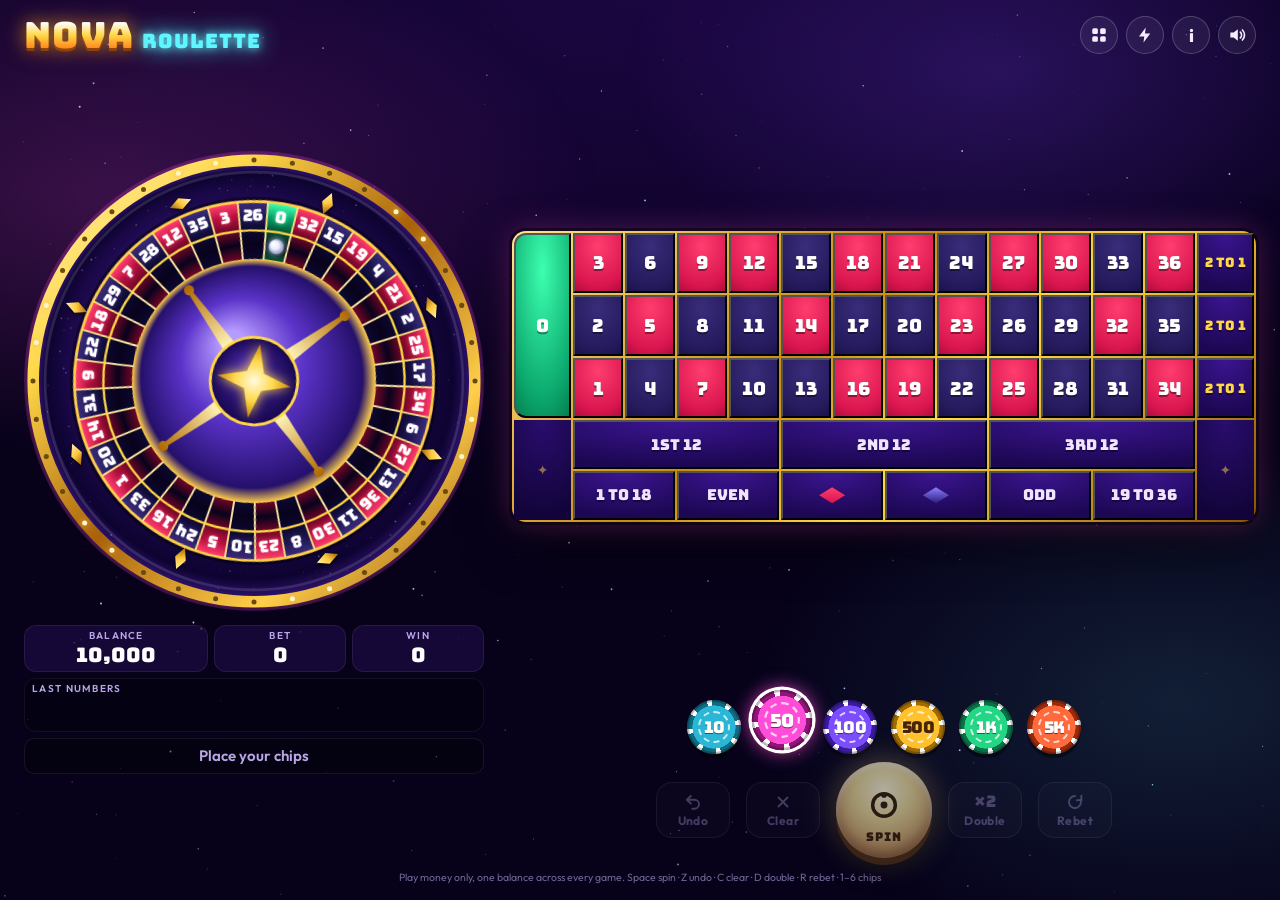
==== roulette/index.html @ 55f27f51 "Add Nova Roulette and a shared games lobby A European single-zero roulette page in roulette/ with a " ====
<!doctype html>
<html lang="en">
<head>
  <meta charset="utf-8">
  <meta name="viewport" content="width=device-width, initial-scale=1, viewport-fit=cover, user-scalable=no">
  <meta name="theme-color" content="#0b0420">
  <title>Nova Roulette</title>
  <meta name="description" content="A free play-money roulette wheel that runs entirely in your browser.">
  <link rel="icon" href="data:image/svg+xml,%3Csvg xmlns='http://www.w3.org/2000/svg' viewBox='0 0 100 100'%3E%3Ccircle cx='50' cy='50' r='44' fill='%23ffd84a'/%3E%3Ccircle cx='50' cy='50' r='34' fill='%23b5103f'/%3E%3Ccircle cx='50' cy='50' r='14' fill='%23ffd84a'/%3E%3Ccircle cx='72' cy='28' r='8' fill='%23fff'/%3E%3C/svg%3E">
  <link rel="preconnect" href="https://fonts.googleapis.com">
  <link rel="preconnect" href="https://fonts.gstatic.com" crossorigin>
  <link href="https://fonts.googleapis.com/css2?family=Bungee&family=Outfit:wght@400;600;800&display=swap" rel="stylesheet">
  <link rel="stylesheet" href="roulette.css">
</head>
<body>
  <canvas id="stars" aria-hidden="true"></canvas>
  <div class="nebula" aria-hidden="true"></div>

  <main id="app">
    <header class="top">
      <h1 class="logo" aria-label="Nova Roulette"><span>NOVA</span><em>ROULETTE</em></h1>
      <div class="top-buttons">
        <span data-games-nav></span>
        <button id="btn-turbo" class="icon-btn" aria-pressed="false" aria-label="Turbo" title="Turbo (T)">
          <svg viewBox="0 0 24 24" width="18" height="18"><path d="M13 2 4 14h7l-1 8 9-12h-7z" fill="currentColor"/></svg>
        </button>
        <button id="btn-info" class="icon-btn" aria-label="How to play">i</button>
        <button id="btn-sound" class="icon-btn" aria-label="Toggle sound" aria-pressed="true">
          <svg viewBox="0 0 24 24" width="20" height="20"><path class="spk" d="M4 9h4l5-4v14l-5-4H4z" fill="currentColor"/><path class="waves" d="M16 8.5a5 5 0 0 1 0 7M18.5 6a8.5 8.5 0 0 1 0 12" stroke="currentColor" stroke-width="2" fill="none" stroke-linecap="round"/><path class="mute" d="M16 9l6 6M22 9l-6 6" stroke="currentColor" stroke-width="2" stroke-linecap="round"/></svg>
        </button>
      </div>
    </header>

    <section class="stage">
      <div class="wheel-dock" id="wheel-dock">
        <div class="wheel-wrap" id="wheel-wrap">
          <canvas id="wheel" aria-label="Roulette wheel" role="img"></canvas>
        </div>
      </div>
      <div class="side">
        <div class="meters">
          <div class="meter"><label>Balance</label><output id="balance">0</output></div>
          <div class="meter"><label>Bet</label><output id="staked">0</output></div>
          <div class="meter"><label>Win</label><output id="win">0</output></div>
        </div>
        <div class="history-box">
          <label>Last numbers</label>
          <ol class="history" id="history" aria-live="polite"></ol>
        </div>
        <div class="msgbar" aria-live="polite"><span id="msg">Place your chips</span></div>
      </div>
    </section>

    <section class="table-area" id="table-area">
      <div class="felt" id="felt" role="group" aria-label="Betting table"></div>
    </section>

    <section class="controls">
      <div class="chips" id="chips" role="radiogroup" aria-label="Chip value"></div>
      <div class="action-row">
        <button id="btn-undo" class="pill-btn" title="Undo (Z)">
          <svg viewBox="0 0 24 24" width="18" height="18"><path d="M9 14 4 9l5-5" fill="none" stroke="currentColor" stroke-width="2.5" stroke-linecap="round" stroke-linejoin="round"/><path d="M4 9h10a6 6 0 0 1 0 12h-3" fill="none" stroke="currentColor" stroke-width="2.5" stroke-linecap="round"/></svg><span>Undo</span>
        </button>
        <button id="btn-clear" class="pill-btn" title="Clear (C)">
          <svg viewBox="0 0 24 24" width="18" height="18"><path d="M6 6l12 12M18 6 6 18" stroke="currentColor" stroke-width="2.5" stroke-linecap="round"/></svg><span>Clear</span>
        </button>
        <button id="btn-spin" class="spin-btn" aria-label="Spin (Space)">
          <span class="spin-ring"></span>
          <svg class="spin-icon" viewBox="0 0 24 24"><circle cx="12" cy="12" r="8.5" fill="none" stroke="currentColor" stroke-width="2.6"/><circle cx="12" cy="12" r="2.6" fill="currentColor"/><circle cx="12" cy="4.6" r="2" fill="currentColor"/></svg>
          <span class="spin-label">SPIN</span>
        </button>
        <button id="btn-double" class="pill-btn" title="Double (D)">
          <span class="x2">×2</span><span>Double</span>
        </button>
        <button id="btn-rebet" class="pill-btn" title="Rebet (R)">
          <svg viewBox="0 0 24 24" width="18" height="18"><path d="M12 4a8 8 0 1 0 7.4 5" fill="none" stroke="currentColor" stroke-width="2.5" stroke-linecap="round"/><path d="M20.5 3.5v6h-6" fill="none" stroke="currentColor" stroke-width="2.5" stroke-linecap="round" stroke-linejoin="round"/></svg><span>Rebet</span>
        </button>
      </div>
    </section>

    <p class="fineprint">Play money only, one balance across every game. <span class="keys">Space spin · Z undo · C clear · D double · R rebet · 1–6 chips</span></p>
  </main>

  <div class="wheel-backdrop" id="wheel-backdrop" aria-hidden="true"></div>
  <canvas id="fx" aria-hidden="true"></canvas>
  <div class="flyers" id="flyers" aria-hidden="true"></div>

  <div class="overlay bigwin" id="bigwin" hidden>
    <div class="burst" aria-hidden="true"></div>
    <div class="bigwin-title" id="bigwin-title">BIG WIN</div>
    <div class="bigwin-num" id="bigwin-num"></div>
    <div class="bigwin-amount" id="bigwin-amount">0</div>
    <div class="bigwin-hint">tap to collect</div>
  </div>

  <div class="overlay broke" id="broke" hidden>
    <div class="card">
      <h2>Out of stardust</h2>
      <p>Your balance is too low for a chip. Here's a fresh stack on the house. It's all play money anyway.</p>
      <button id="btn-refill" class="cta">Refill 10,000</button>
    </div>
  </div>

  <dialog id="help">
    <form method="dialog" class="card">
      <h2>How to play</h2>
      <p class="pt-note">Pick a chip, tap the table to place it, then spin. Tap a spot again to stack more. The ball lands on one of 37 numbers, 0 to 36.</p>
      <table class="pays">
        <thead><tr><th>Bet</th><th>Covers</th><th>Pays</th></tr></thead>
        <tbody>
          <tr><td>Straight up</td><td>One number</td><td><b>35 to 1</b></td></tr>
          <tr><td>Dozen</td><td>1–12, 13–24 or 25–36</td><td><b>2 to 1</b></td></tr>
          <tr><td>Column</td><td>12 numbers in a row of the table</td><td><b>2 to 1</b></td></tr>
          <tr><td>Red or Black</td><td>18 numbers</td><td><b>1 to 1</b></td></tr>
          <tr><td>Odd or Even</td><td>18 numbers</td><td><b>1 to 1</b></td></tr>
          <tr><td>1–18 or 19–36</td><td>18 numbers</td><td><b>1 to 1</b></td></tr>
        </tbody>
      </table>
      <p class="pt-note">Zero is green and loses every outside bet. Your stake comes back on top of the payout. Hover an outside bet to see the numbers it covers.</p>
      <p class="pt-note">Single zero: every bet returns about 97.3% over the long run. Turbo (the lightning button) makes the ball roll faster. Every spin is drawn with your browser's secure random generator before the ball leaves the hand, and each spin is independent.</p>
      <button class="cta" value="close">Close</button>
    </form>
  </dialog>

  <script src="../js/nav.js" defer></script>
  <script type="module" src="main.js"></script>
</body>
</html>
---- roulette/roulette.css ----
:root {
  --bg0: #07021a;
  --bg1: #1a0640;
  --pink: #ff4dd8;
  --cyan: #5ff6ff;
  --gold: #ffd84a;
  --text: #f4ecff;
  --muted: #b9a6e6;
  --panel: rgba(28, 10, 66, 0.72);
  --red: #d8154e;
  --red-hi: #ff3d6e;
  --black: #241a5c;
  --black-hi: #3a2c7a;
  --green: #0aa56b;
  --green-hi: #3dffb0;
  --display: 'Bungee', 'Arial Black', Impact, sans-serif;
  --ui: 'Outfit', system-ui, -apple-system, 'Segoe UI', sans-serif;
  --wheel: 150px;
  --chip: 26px;
}

* { box-sizing: border-box; }
html, body { height: 100%; }
body {
  margin: 0;
  background: radial-gradient(120% 80% at 50% 0%, var(--bg1), var(--bg0) 70%);
  background-color: var(--bg0);
  color: var(--text);
  font-family: var(--ui);
  overflow: hidden;
  -webkit-tap-highlight-color: transparent;
  user-select: none;
  -webkit-user-select: none;
  touch-action: manipulation;
}
button { font-family: inherit; }

#stars, #fx { position: fixed; inset: 0; pointer-events: none; }
#stars { z-index: 0; }
#fx { z-index: 60; }
.flyers { position: fixed; inset: 0; pointer-events: none; z-index: 55; }

.nebula {
  position: fixed; inset: -20%; z-index: 0; pointer-events: none;
  background:
    radial-gradient(40% 30% at 20% 30%, rgba(255, 77, 216, 0.18), transparent 70%),
    radial-gradient(35% 30% at 80% 70%, rgba(95, 246, 255, 0.12), transparent 70%),
    radial-gradient(30% 25% at 70% 20%, rgba(130, 70, 255, 0.2), transparent 70%);
  animation: drift 30s ease-in-out infinite alternate;
}
@keyframes drift { to { transform: translate(4%, -3%) rotate(6deg); } }

/* ---------------------------------------------------------------- layout: phones in portrait (default) */
#app {
  position: relative; z-index: 1;
  height: 100%; height: 100dvh;
  max-width: 560px; margin: 0 auto;
  display: flex; flex-direction: column; gap: 8px;
  padding: max(8px, env(safe-area-inset-top)) max(10px, env(safe-area-inset-right)) max(8px, env(safe-area-inset-bottom)) max(10px, env(safe-area-inset-left));
}

.top { display: flex; align-items: center; justify-content: space-between; flex: none; }
.logo {
  margin: 0; font-family: var(--display); font-weight: 400; line-height: 0.9;
  font-size: clamp(22px, 6vw, 36px); letter-spacing: 1px;
  display: flex; align-items: baseline; gap: 8px;
}
.logo span {
  background: linear-gradient(180deg, #fff 10%, var(--gold) 50%, #ff8a1f 90%);
  -webkit-background-clip: text; background-clip: text; color: transparent;
  filter: drop-shadow(0 0 10px rgba(255, 190, 60, 0.6)) drop-shadow(0 3px 0 #7a2b00);
}
.logo em {
  font-style: normal; font-size: 0.55em; color: var(--cyan);
  text-shadow: 0 0 8px var(--cyan), 0 0 24px var(--cyan);
  animation: flicker 7s infinite;
}
@keyframes flicker { 0%, 92%, 96%, 100% { opacity: 1; } 94% { opacity: 0.4; } }

.top-buttons { display: flex; gap: 8px; align-items: center; }
.icon-btn {
  width: 38px; height: 38px; border-radius: 50%; border: 1px solid rgba(255, 255, 255, 0.2);
  background: rgba(255, 255, 255, 0.06); color: var(--text); cursor: pointer;
  font: 800 18px var(--ui); display: grid; place-items: center;
  transition: transform 0.12s, background 0.2s;
}
.icon-btn:hover { background: rgba(255, 255, 255, 0.14); }
.icon-btn:active { transform: scale(0.9); }
#btn-sound .mute { display: none; }
#btn-sound[aria-pressed="false"] .mute { display: inline; }
#btn-sound[aria-pressed="false"] .waves { display: none; }

/* wheel + info panel */
.stage { display: flex; gap: 10px; align-items: center; flex: none; }
.wheel-dock { width: var(--wheel); height: var(--wheel); flex: none; position: relative; }
.wheel-wrap {
  position: absolute; left: 0; top: 0; width: var(--wheel); height: var(--wheel);
  transform-origin: 0 0; z-index: 30;
  transition: transform 0.7s cubic-bezier(.25, 1.25, .4, 1);
  will-change: transform;
}
.wheel-wrap canvas { width: 100%; height: 100%; display: block; border-radius: 50%; }
.wheel-backdrop {
  position: fixed; inset: 0; z-index: 25; pointer-events: none; opacity: 0;
  background: radial-gradient(circle, rgba(20, 0, 50, 0.35), rgba(5, 0, 20, 0.88));
  transition: opacity 0.5s;
}
body.zoomed .wheel-backdrop { opacity: 1; }

.side { flex: 1; min-width: 0; display: flex; flex-direction: column; gap: 6px; }
.meters { display: grid; grid-template-columns: 1.3fr 1fr 1fr; gap: 6px; }
.meter {
  background: var(--panel); border-radius: 12px; padding: 4px 8px; text-align: center;
  box-shadow: inset 0 0 0 1px rgba(255, 255, 255, 0.08); min-width: 0;
}
.meter label, .history-box label {
  display: block; font: 600 10px var(--ui); text-transform: uppercase; letter-spacing: 1.3px; color: var(--muted);
}
.meter output {
  display: block; font: 400 clamp(14px, 4vw, 20px) var(--display); color: #fff;
  white-space: nowrap; overflow: hidden; text-overflow: ellipsis; transition: color 0.2s;
}
#balance.up { color: #8dffb8; }
#balance.down { color: #ffb3c8; }
#win.hot { color: var(--gold); text-shadow: 0 0 12px rgba(255, 200, 60, 0.9); }

.history-box { background: rgba(0, 0, 0, 0.3); border-radius: 12px; padding: 4px 8px 6px; box-shadow: inset 0 0 0 1px rgba(255, 255, 255, 0.06); }
.history { list-style: none; margin: 3px 0 0; padding: 0; display: flex; gap: 4px; overflow: hidden; height: 26px; }
.history li {
  flex: none; width: 26px; height: 26px; border-radius: 50%; display: grid; place-items: center;
  font: 400 11px var(--display); color: #fff; box-shadow: inset 0 0 0 2px rgba(255, 255, 255, 0.25);
}
.history li.red { background: radial-gradient(circle at 35% 30%, var(--red-hi), var(--red)); }
.history li.black { background: radial-gradient(circle at 35% 30%, var(--black-hi), #120c38); }
.history li.green { background: radial-gradient(circle at 35% 30%, var(--green-hi), var(--green)); }
.history li:first-child { box-shadow: inset 0 0 0 2px var(--gold), 0 0 10px rgba(255, 216, 74, 0.7); }
.history li.new { animation: histin 0.5s cubic-bezier(.2, 1.6, .4, 1); }
@keyframes histin { from { transform: scale(0) rotate(-90deg); } }
.history li:nth-child(n+6) { opacity: 0.75; }
.history li:nth-child(n+9) { opacity: 0.5; }

.msgbar {
  height: 30px; border-radius: 10px; display: grid; place-items: center; overflow: hidden;
  background: rgba(0, 0, 0, 0.35); box-shadow: inset 0 0 0 1px rgba(255, 255, 255, 0.08);
  font: 600 clamp(12px, 3.4vw, 15px) var(--ui); color: var(--muted); padding: 0 6px;
}
#msg { white-space: nowrap; overflow: hidden; text-overflow: ellipsis; max-width: 100%; }
#msg.bump { animation: bump 0.35s cubic-bezier(.2, 1.6, .4, 1); }
@keyframes bump { 0% { transform: scale(0.7); opacity: 0; } 100% { transform: scale(1); opacity: 1; } }
#msg b { color: var(--gold); font-family: var(--display); font-weight: 400; text-shadow: 0 0 10px rgba(255, 200, 60, 0.7); }
#msg .r { color: var(--red-hi); } #msg .k { color: #b7a8ff; } #msg .g { color: var(--green-hi); }

/* ---------------------------------------------------------------- table */
.table-area { flex: 1; min-height: 0; display: grid; place-items: center; position: relative; }
.felt {
  position: relative; display: grid; gap: 2px; padding: 2px;
  border-radius: 14px;
  background: linear-gradient(135deg, #ffe58a, #c98a10 40%, #ffd84a 60%, #8a5200);
  box-shadow: 0 0 0 3px rgba(0, 0, 0, 0.5), 0 0 30px rgba(255, 77, 216, 0.3), 0 20px 50px rgba(0, 0, 0, 0.6);
  transition: filter 0.3s;
}
.felt.h { grid-template-columns: minmax(0, 1.15fr) repeat(12, minmax(0, 1fr)) minmax(0, 1.15fr); grid-template-rows: repeat(3, minmax(0, 1fr)) repeat(2, minmax(0, 0.8fr)); }
.felt.v { grid-template-columns: minmax(0, 0.95fr) minmax(0, 0.8fr) repeat(3, minmax(0, 1fr)); grid-template-rows: repeat(14, minmax(0, 1fr)); }
.felt.locked { filter: saturate(0.8) brightness(0.92); }
.felt.locked .spot { cursor: default; }

.spot {
  position: relative; display: grid; place-items: center; min-width: 0; min-height: 0;
  background: radial-gradient(130% 120% at 50% 0%, #3b1590, #1c0752 80%);
  color: #fff; cursor: pointer; overflow: visible;
  font: 400 clamp(11px, 2.6vmin, 18px) var(--display);
  transition: filter 0.15s, box-shadow 0.2s;
}
.spot:first-child { border-radius: 12px 0 0 12px; }
.felt.v .spot:first-child { border-radius: 12px 12px 0 0; }
.filler { background: radial-gradient(130% 120% at 50% 0%, #2a0d6e, #12043a 80%); display: grid; place-items: center; color: rgba(255, 216, 74, 0.5); font-size: 14px; }
.spot .lbl { pointer-events: none; text-shadow: 0 2px 0 rgba(0, 0, 0, 0.4); white-space: nowrap; }
.spot.num.red { background: radial-gradient(120% 120% at 50% 20%, var(--red-hi), var(--red) 60%, #7a0628); }
.spot.num.black { background: radial-gradient(120% 120% at 50% 20%, var(--black-hi), var(--black) 60%, #100a32); }
.spot.num.green { background: radial-gradient(120% 120% at 50% 20%, var(--green-hi), var(--green) 60%, #04502f); }
.spot.out { font-size: clamp(10px, 2.2vmin, 15px); color: #f0e4ff; }
.spot.out.col { color: var(--gold); font-size: clamp(9px, 1.9vmin, 13px); }
.felt.v .spot.out.dozen .lbl, .felt.v .spot.out.even .lbl { transform: rotate(-90deg); }
.felt.v .spot.out.col .lbl { font-size: 0.9em; }
.diamond { width: 26px; height: 16px; display: block; transform: rotate(0deg); clip-path: polygon(50% 0, 100% 50%, 50% 100%, 0 50%); }
.felt.v .diamond { width: 16px; height: 26px; }
.spot[data-id="red"] .diamond { background: linear-gradient(180deg, var(--red-hi), var(--red)); }
.spot[data-id="black"] .diamond { background: linear-gradient(180deg, #8f80ff, #2c2080); }
.diamond { filter: drop-shadow(0 0 4px rgba(255, 255, 255, 0.35)); }

@media (hover: hover) {
  .felt:not(.locked) .spot:hover { filter: brightness(1.3); }
}
.spot.cover { filter: brightness(1.35); box-shadow: inset 0 0 0 2px rgba(255, 255, 255, 0.7); }
.spot.press { animation: press 0.25s ease-out; }
@keyframes press { 40% { filter: brightness(1.8); } }

/* winning number and every winning spot */
.spot.hit { z-index: 2; animation: hit 0.7s ease-in-out infinite alternate; }
@keyframes hit {
  from { box-shadow: inset 0 0 0 2px #fff, 0 0 12px var(--gold); filter: brightness(1.25); }
  to { box-shadow: inset 0 0 0 3px var(--gold), 0 0 26px var(--gold), 0 0 50px rgba(255, 216, 74, 0.6); filter: brightness(1.6); }
}
.spot.dolly::after {
  content: '★'; position: absolute; right: 2px; top: 0; font-size: 0.75em; color: var(--gold);
  text-shadow: 0 0 6px var(--gold); animation: dolly 1.2s ease-in-out infinite alternate; pointer-events: none;
}
@keyframes dolly { to { transform: scale(1.3) rotate(20deg); } }

/* ---------------------------------------------------------------- chips */
.chip {
  --c: #2ab7d6; --c2: #0d6b82;
  position: relative; width: var(--chip); height: var(--chip); border-radius: 50%; flex: none;
  display: grid; place-items: center;
  background:
    radial-gradient(circle, var(--c) 0 56%, transparent 57%),
    repeating-conic-gradient(from 7deg, var(--c2) 0 22deg, #fff 22deg 34deg, var(--c2) 34deg 45deg);
  box-shadow: inset 0 0 0 2px rgba(0, 0, 0, 0.25), 0 2px 3px rgba(0, 0, 0, 0.5);
  color: #fff; font: 400 calc(var(--chip) * 0.3) var(--display); letter-spacing: -0.5px;
  text-shadow: 0 1px 0 rgba(0, 0, 0, 0.5);
}
.chip::before {
  content: ''; position: absolute; inset: 20%; border-radius: 50%;
  border: max(1px, calc(var(--chip) * 0.04)) dashed rgba(255, 255, 255, 0.75);
}
.chip span { position: relative; }
.chip[data-v="10"] { --c: #2ab7d6; --c2: #0d6b82; }
.chip[data-v="50"] { --c: #ff4dd8; --c2: #8f1678; }
.chip[data-v="100"] { --c: #7b4dff; --c2: #3a1a9e; }
.chip[data-v="500"] { --c: #ffc22e; --c2: #a36a00; color: #4a2400; text-shadow: 0 1px 0 rgba(255, 255, 255, 0.4); }
.chip[data-v="1000"] { --c: #22d685; --c2: #0a7046; }
.chip[data-v="5000"] { --c: #ff6a3d; --c2: #9a2a0a; }

.chips { display: flex; justify-content: center; gap: clamp(6px, 2.4vw, 14px); padding: 2px 0; }
.chips .chip {
  --chip: clamp(40px, 11vw, 54px); cursor: pointer; border: 0; padding: 0;
  transition: transform 0.18s cubic-bezier(.2, 1.6, .4, 1), box-shadow 0.2s, opacity 0.2s;
  box-shadow: inset 0 0 0 2px rgba(0, 0, 0, 0.25), 0 4px 0 rgba(0, 0, 0, 0.45);
}
.chips .chip:hover { transform: translateY(-3px); }
.chips .chip[aria-checked="true"] {
  transform: translateY(-7px) scale(1.12);
  box-shadow: inset 0 0 0 2px rgba(0, 0, 0, 0.25), 0 0 0 3px #fff, 0 0 18px var(--c), 0 9px 6px rgba(0, 0, 0, 0.45);
}
.chips .chip:disabled { opacity: 0.3; cursor: default; transform: none; }

/* a stack of chips sitting on a spot */
.stack {
  position: absolute; left: 50%; top: 50%; z-index: 3; pointer-events: none;
  transform: translate(-50%, -50%);
}
.stack .chip { box-shadow: var(--stack, 0 0 0 transparent), inset 0 0 0 2px rgba(0, 0, 0, 0.25), 0 3px 4px rgba(0, 0, 0, 0.6); }
.stack.land .chip { animation: land 0.32s cubic-bezier(.2, 1.8, .4, 1); }
@keyframes land { 0% { transform: translateY(-6px) scale(1.25); } 50% { transform: scale(0.92, 1.05); } 100% { transform: none; } }
.stack.lose { transition: transform 0.45s cubic-bezier(.6, -0.3, .7, .2), opacity 0.45s; opacity: 0; }
.stack.won .chip { animation: wonchip 0.6s ease-in-out infinite alternate; }
@keyframes wonchip { to { box-shadow: var(--stack, 0 0 0 transparent), 0 0 0 2px #fff, 0 0 18px var(--gold), 0 0 32px var(--gold); } }
.stack.payout { z-index: 4; }
.stack.payout .chip { animation: payin 0.45s cubic-bezier(.2, 1.6, .4, 1) both; }
@keyframes payin { from { transform: translate(18px, -28px) scale(0.3); opacity: 0; } }
.fly { position: fixed; left: 0; top: 0; will-change: transform; }

.float-label {
  position: absolute; left: 50%; top: 0; z-index: 6; pointer-events: none; white-space: nowrap;
  font: 400 clamp(13px, 3.4vmin, 20px) var(--display); color: var(--gold);
  text-shadow: 0 0 10px rgba(255, 200, 60, 0.9), 0 2px 0 #6a3a00;
  animation: floatup 1.6s ease-out forwards;
}
@keyframes floatup {
  0% { transform: translate(-50%, 0) scale(0.5); opacity: 0; }
  20% { transform: translate(-50%, -18px) scale(1.15); opacity: 1; }
  100% { transform: translate(-50%, -48px) scale(1); opacity: 0; }
}

/* ---------------------------------------------------------------- controls */
.controls { flex: none; display: flex; flex-direction: column; align-items: center; gap: 6px; position: relative; }
.action-row { display: flex; align-items: center; justify-content: center; gap: clamp(6px, 2.4vw, 16px); width: 100%; }
.pill-btn {
  display: flex; flex-direction: column; align-items: center; justify-content: center; gap: 2px;
  width: clamp(54px, 15vw, 70px); height: 52px; border-radius: 16px; cursor: pointer;
  border: 1px solid rgba(255, 255, 255, 0.18); background: rgba(255, 255, 255, 0.06); color: var(--muted);
  font: 700 11px var(--ui); letter-spacing: 0.4px; transition: transform 0.1s, background 0.15s, color 0.15s, opacity 0.2s, box-shadow 0.2s;
}
.pill-btn:hover:not(:disabled) { background: rgba(255, 255, 255, 0.12); color: #fff; }
.pill-btn:active:not(:disabled) { transform: scale(0.92); }
.pill-btn:disabled { opacity: 0.35; cursor: default; }
.pill-btn .x2 { font: 400 16px var(--display); line-height: 18px; }
.pill-btn.glow { color: #fff; border-color: #ffc4f0; box-shadow: 0 0 16px rgba(255, 77, 216, 0.6); animation: glowpulse 1.4s ease-in-out infinite alternate; }
@keyframes glowpulse { to { box-shadow: 0 0 26px rgba(255, 77, 216, 0.9); } }

.spin-btn {
  flex: none; position: relative; width: 84px; height: 84px; border-radius: 50%; border: 0; cursor: pointer;
  background: radial-gradient(circle at 50% 30%, #fff8c8, var(--gold) 35%, #ff8a1f 75%, #b44a00);
  color: #5a1d00;
  box-shadow: 0 7px 0 #7a2b00, 0 10px 25px rgba(0, 0, 0, 0.6), 0 0 30px rgba(255, 180, 40, 0.6), inset 0 -6px 12px rgba(150, 50, 0, 0.5), inset 0 4px 6px rgba(255, 255, 255, 0.7);
  transition: transform 0.08s, box-shadow 0.08s, filter 0.2s;
  display: grid; place-items: center;
}
.spin-btn:hover { filter: brightness(1.08); }
.spin-btn:active:not(:disabled) { transform: translateY(6px); box-shadow: 0 1px 0 #7a2b00, 0 4px 12px rgba(0, 0, 0, 0.6), 0 0 40px rgba(255, 180, 40, 0.9), inset 0 -4px 10px rgba(150, 50, 0, 0.5), inset 0 4px 6px rgba(255, 255, 255, 0.7); }
.spin-btn:disabled { filter: grayscale(0.6) brightness(0.7); cursor: default; }
.spin-icon { width: 32px; height: 32px; margin-top: -10px; }
.spin-label { position: absolute; bottom: 13px; font: 400 12px var(--display); letter-spacing: 1px; }
.spin-btn.spinning .spin-icon { animation: rot 0.6s linear infinite; }
@keyframes rot { to { transform: rotate(360deg); } }
.spin-ring { position: absolute; inset: -8px; border-radius: 50%; pointer-events: none; border: 2px solid rgba(255, 216, 74, 0.6); animation: ring 1.8s ease-out infinite; }
.spin-btn:disabled .spin-ring { animation: none; opacity: 0; }
@keyframes ring { 0% { transform: scale(0.95); opacity: 0.9; } 100% { transform: scale(1.3); opacity: 0; } }

#btn-turbo[aria-pressed="true"] { color: #fff; background: linear-gradient(180deg, #ff6ad5, #b0179a); border-color: #ffc4f0; box-shadow: 0 0 14px rgba(255, 77, 216, 0.7); }

.fineprint { margin: 0; font-size: 10.5px; white-space: nowrap; overflow: hidden; text-overflow: ellipsis; color: rgba(185, 166, 230, 0.6); text-align: center; flex: none; }
.fineprint .keys { display: inline-block; }
@media (hover: none) { .fineprint .keys { display: none; } }

.shake { animation: shake 0.5s cubic-bezier(.36, .07, .19, .97); }
@keyframes shake {
  10%, 90% { transform: translate(-2px, 1px); }
  20%, 80% { transform: translate(4px, -2px); }
  30%, 50%, 70% { transform: translate(-6px, 2px); }
  40%, 60% { transform: translate(6px, -1px); }
}

/* ---------------------------------------------------------------- overlays */
.overlay {
  position: fixed; inset: 0; z-index: 70; display: flex; flex-direction: column; align-items: center; justify-content: center;
  background: radial-gradient(circle, rgba(40, 0, 80, 0.55), rgba(5, 0, 20, 0.85));
  animation: fadein 0.3s ease-out; cursor: pointer; overflow: hidden; padding: 16px;
}
.overlay[hidden] { display: none; }
@keyframes fadein { from { opacity: 0; } }
.burst {
  position: absolute; width: 200vmax; height: 200vmax; left: 50%; top: 50%; margin: -100vmax 0 0 -100vmax;
  background: repeating-conic-gradient(from 0deg, rgba(255, 216, 74, 0.13) 0 8deg, transparent 8deg 20deg);
  animation: spinbg 14s linear infinite; pointer-events: none;
  mask-image: radial-gradient(circle, #000 0%, transparent 45%);
  -webkit-mask-image: radial-gradient(circle, #000 0%, transparent 45%);
}
@keyframes spinbg { to { transform: rotate(360deg); } }
.bigwin-title {
  position: relative; font-family: var(--display); font-size: clamp(44px, 13vw, 110px); line-height: 1; text-align: center;
  background: linear-gradient(180deg, #fff 15%, var(--gold) 45%, #ff7a1a 80%);
  -webkit-background-clip: text; background-clip: text; color: transparent;
  filter: drop-shadow(0 6px 0 #7a1f00) drop-shadow(0 0 30px rgba(255, 170, 40, 0.8));
  animation: titlein 0.6s cubic-bezier(.2, 1.6, .4, 1) both;
}
.bigwin-title.tier { animation: tierpop 0.5s cubic-bezier(.2, 1.8, .4, 1); }
.bigwin-title.t2 { background-image: linear-gradient(180deg, #fff 15%, #ff9af0 45%, #c21fd6 80%); filter: drop-shadow(0 6px 0 #4a0050) drop-shadow(0 0 30px rgba(255, 77, 216, 0.9)); }
.bigwin-title.t3 { background-image: linear-gradient(180deg, #fff 10%, #8ffcff 40%, #2a6bff 80%); filter: drop-shadow(0 6px 0 #001a6a) drop-shadow(0 0 40px rgba(95, 246, 255, 1)); }
@keyframes titlein { from { transform: scale(0.2) rotate(-8deg); opacity: 0; } }
@keyframes tierpop { 0% { transform: scale(1.6); } 100% { transform: scale(1); } }
.bigwin-num {
  position: relative; margin-top: 14px; width: 74px; height: 74px; border-radius: 50%; display: grid; place-items: center;
  font: 400 34px var(--display); color: #fff; box-shadow: 0 0 0 4px var(--gold), 0 0 30px var(--gold);
  animation: titlein 0.6s 0.15s cubic-bezier(.2, 1.6, .4, 1) both;
}
.bigwin-num.red { background: radial-gradient(circle at 35% 30%, var(--red-hi), var(--red)); }
.bigwin-num.black { background: radial-gradient(circle at 35% 30%, var(--black-hi), #120c38); }
.bigwin-num.green { background: radial-gradient(circle at 35% 30%, var(--green-hi), var(--green)); }
.bigwin-amount {
  position: relative; margin-top: 12px; font-family: var(--display); font-size: clamp(36px, 10vw, 80px); color: #fff;
  text-shadow: 0 0 20px rgba(255, 216, 74, 0.9), 0 4px 0 #6a3a00; font-variant-numeric: tabular-nums;
}
.bigwin-hint { position: relative; margin-top: 30px; color: var(--muted); font-size: 13px; letter-spacing: 2px; text-transform: uppercase; opacity: 0.8; animation: blink 1.4s infinite; }
@keyframes blink { 50% { opacity: 0.3; } }

.card {
  position: relative; max-width: 420px; width: 100%; padding: 24px; border-radius: 22px; text-align: center; cursor: default;
  background: linear-gradient(180deg, #2c0f66, #170540); border: 2px solid rgba(255, 216, 74, 0.5);
  box-shadow: 0 0 40px rgba(255, 77, 216, 0.4), 0 20px 60px rgba(0, 0, 0, 0.6); color: var(--text);
}
.card h2 { margin: 0 0 8px; font: 400 26px var(--display); color: var(--gold); }
.card p { color: var(--muted); line-height: 1.45; }
.cta {
  margin-top: 10px; padding: 12px 28px; border-radius: 999px; border: 0; cursor: pointer;
  background: linear-gradient(180deg, #fff3b0, var(--gold) 40%, #ff8a1f); color: #5a1d00;
  font: 400 16px var(--display); box-shadow: 0 5px 0 #7a2b00, 0 0 20px rgba(255, 180, 40, 0.6);
}
.cta:active { transform: translateY(4px); box-shadow: 0 1px 0 #7a2b00; }
dialog { padding: 0; border: 0; background: transparent; max-width: min(520px, calc(100vw - 32px)); max-height: calc(100vh - 32px); overflow: auto; }
dialog::backdrop { background: rgba(5, 0, 20, 0.75); backdrop-filter: blur(4px); }
dialog .card { max-width: none; text-align: left; }
.pt-note { font-size: 13px; }
.pays { width: 100%; border-collapse: collapse; font-size: 13px; }
.pays th { text-align: left; color: var(--cyan); font: 400 12px var(--display); padding: 4px 6px; }
.pays td { padding: 6px; border-top: 1px solid rgba(255, 255, 255, 0.08); color: var(--text); }
.pays b { color: var(--gold); white-space: nowrap; }

/* ---------------------------------------------------------------- wide screens: wheel left, table right */
@media (min-width: 880px) and (min-height: 600px) {
  #app {
    max-width: 1280px;
    display: grid; grid-template-columns: auto minmax(0, 1fr); grid-template-rows: auto minmax(0, 1fr) auto auto;
    grid-template-areas: 'top top' 'stage table' 'stage controls' 'fine fine';
    column-gap: 28px; row-gap: 12px; padding: 16px 24px;
  }
  .top { grid-area: top; }
  .stage { grid-area: stage; flex-direction: column; align-self: center; gap: 14px; width: var(--wheel); }
  .side { width: 100%; }
  .table-area { grid-area: table; }
  .controls { grid-area: controls; }
  .fineprint { grid-area: fine; }
  .meters { grid-template-columns: 1.4fr 1fr 1fr; }
  .meter output { font-size: 20px; }
  .history { height: 28px; }
  .history li { width: 28px; height: 28px; font-size: 12px; }
  .msgbar { height: 36px; font-size: 15px; }
  .spin-btn { width: 96px; height: 96px; }
  .pill-btn { width: 74px; height: 56px; font-size: 12px; }
}

/* ---------------------------------------------------------------- phones on their side */
@media (max-height: 540px) and (orientation: landscape) {
  #app {
    max-width: none;
    display: grid; grid-template-columns: var(--wheel) minmax(0, 1fr);
    grid-template-rows: auto minmax(0, 1fr) auto auto;
    grid-template-areas: 'wheel meters' 'wheel table' 'msg table' 'actions chips';
    column-gap: 14px; row-gap: 6px;
  }
  .stage, .side, .controls { display: contents; }
  .top { grid-area: meters; justify-self: end; align-self: center; }
  .logo, .history-box, .fineprint { display: none; }
  .icon-btn { width: 32px; height: 32px; font-size: 15px; }
  .top-buttons { gap: 6px; }
  .games-nav-btn { width: 32px !important; height: 32px !important; }
  .wheel-dock { grid-area: wheel; align-self: center; }
  .meters { grid-area: meters; margin-right: 150px; gap: 5px; }
  .meter { padding: 2px 6px; }
  .meter label { font-size: 9px; }
  .meter output { font-size: 15px; }
  .msgbar { grid-area: msg; height: 28px; font-size: 12px; }
  .table-area { grid-area: table; }
  .chips { grid-area: chips; align-self: center; gap: 6px; }
  .chips .chip { --chip: 36px; }
  .action-row { grid-area: actions; width: auto; gap: 4px; justify-content: space-between; }
  .pill-btn { width: 40px; height: 40px; border-radius: 12px; }
  .pill-btn span:not(.x2) { display: none; }
  .spin-btn { width: 60px; height: 60px; }
  .spin-icon { width: 24px; height: 24px; margin-top: -8px; }
  .spin-label { font-size: 9px; bottom: 8px; }
}

/* ---------------------------------------------------------------- small phones */
@media (max-width: 380px) and (orientation: portrait) {
  .logo { flex-direction: column; align-items: flex-start; gap: 2px; font-size: 20px; }
  .logo em { font-size: 0.6em; }
  .top-buttons { gap: 6px; }
  .icon-btn { width: 34px; height: 34px; }
  .meter label { font-size: 9px; letter-spacing: 1px; }
  .pill-btn { height: 46px; }
  .spin-btn { width: 74px; height: 74px; }
}

@media (prefers-reduced-motion: reduce) {
  .nebula, .spin-ring, .burst, .spot.hit, .spot.dolly::after { animation: none; }
  .wheel-wrap { transition-duration: 0.01s; }
}

.bigwin-num { flex: none; }
@media (max-height: 540px) {
  .bigwin-title { font-size: clamp(36px, 14vh, 70px); }
  .bigwin-num { width: 54px; height: 54px; font-size: 24px; margin-top: 8px; }
  .bigwin-amount { font-size: clamp(30px, 12vh, 56px); margin-top: 6px; }
  .bigwin-hint { margin-top: 14px; }
}
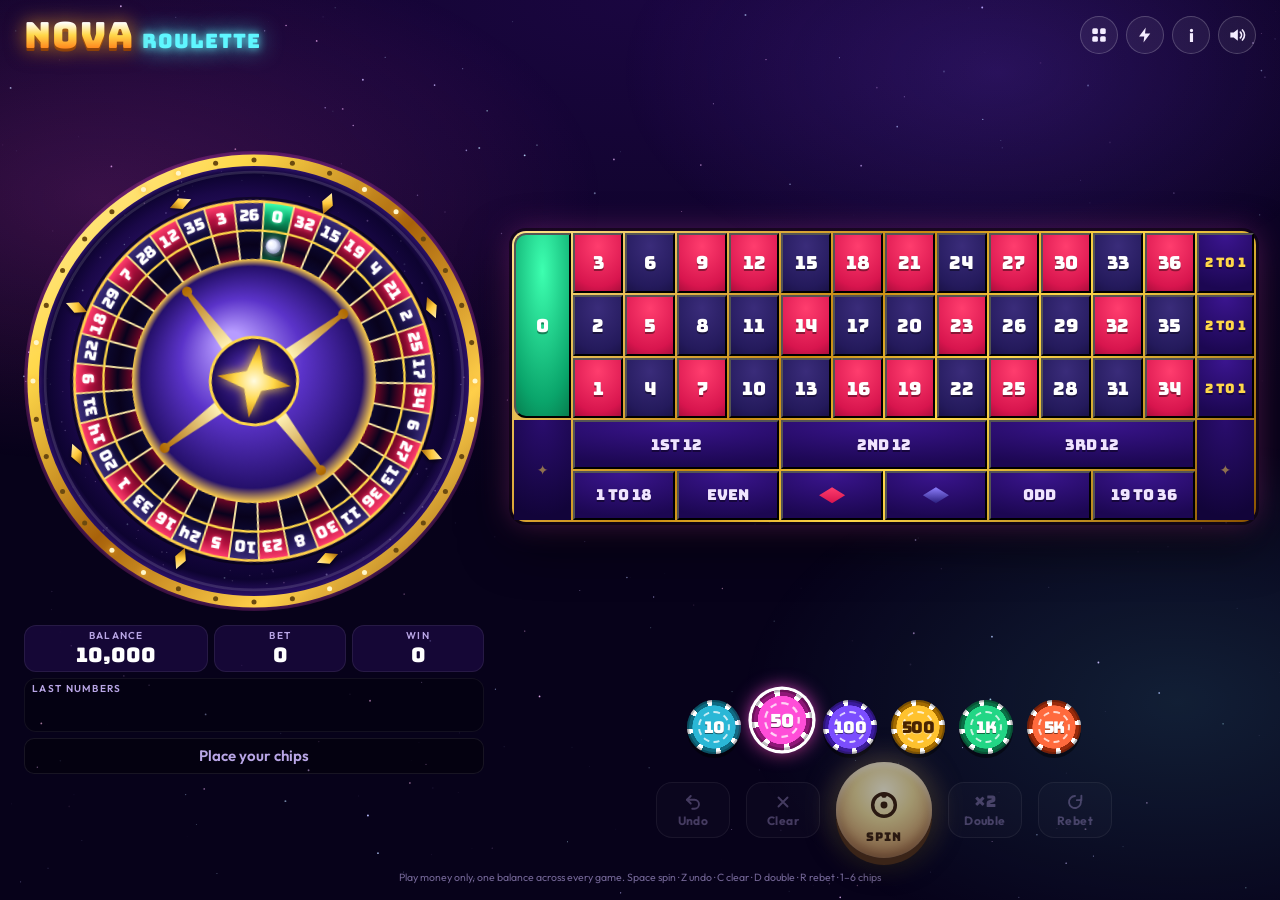
==== commit 1e91dcbc: "Roulette: stop the backdrop dimming the wheel and light it up while spinning On small screens the zo" ====
--- a/roulette/index.html
+++ b/roulette/index.html
@@ -17,6 +17,8 @@
   <div class="nebula" aria-hidden="true"></div>
 
   <main id="app">
+    <!-- Inside #app so it shares the wheel's stacking context and sits behind the zoomed wheel, not over it. -->
+    <div class="wheel-backdrop" id="wheel-backdrop" aria-hidden="true"></div>
     <header class="top">
       <h1 class="logo" aria-label="Nova Roulette"><span>NOVA</span><em>ROULETTE</em></h1>
       <div class="top-buttons">
@@ -81,7 +83,6 @@
     <p class="fineprint">Play money only, one balance across every game. <span class="keys">Space spin · Z undo · C clear · D double · R rebet · 1–6 chips</span></p>
   </main>
 
-  <div class="wheel-backdrop" id="wheel-backdrop" aria-hidden="true"></div>
   <canvas id="fx" aria-hidden="true"></canvas>
   <div class="flyers" id="flyers" aria-hidden="true"></div>
 
--- a/roulette/roulette.css
+++ b/roulette/roulette.css
@@ -102,10 +102,16 @@
 .wheel-wrap canvas { width: 100%; height: 100%; display: block; border-radius: 50%; }
 .wheel-backdrop {
   position: fixed; inset: 0; z-index: 25; pointer-events: none; opacity: 0;
-  background: radial-gradient(circle, rgba(20, 0, 50, 0.35), rgba(5, 0, 20, 0.88));
+  background: radial-gradient(circle, rgba(20, 0, 50, 0.2), rgba(5, 0, 20, 0.8));
   transition: opacity 0.5s;
 }
 body.zoomed .wheel-backdrop { opacity: 1; }
+/* While the ball rolls the wheel lights up: brighter, richer colour and a warm halo. */
+.wheel-wrap canvas { transition: filter 0.5s, box-shadow 0.5s; }
+body.spinning .wheel-wrap canvas {
+  filter: brightness(1.18) saturate(1.25) contrast(1.05);
+  box-shadow: 0 0 28px rgba(255, 216, 74, 0.55), 0 0 70px rgba(255, 77, 216, 0.35);
+}
 
 .side { flex: 1; min-width: 0; display: flex; flex-direction: column; gap: 6px; }
 .meters { display: grid; grid-template-columns: 1.3fr 1fr 1fr; gap: 6px; }
